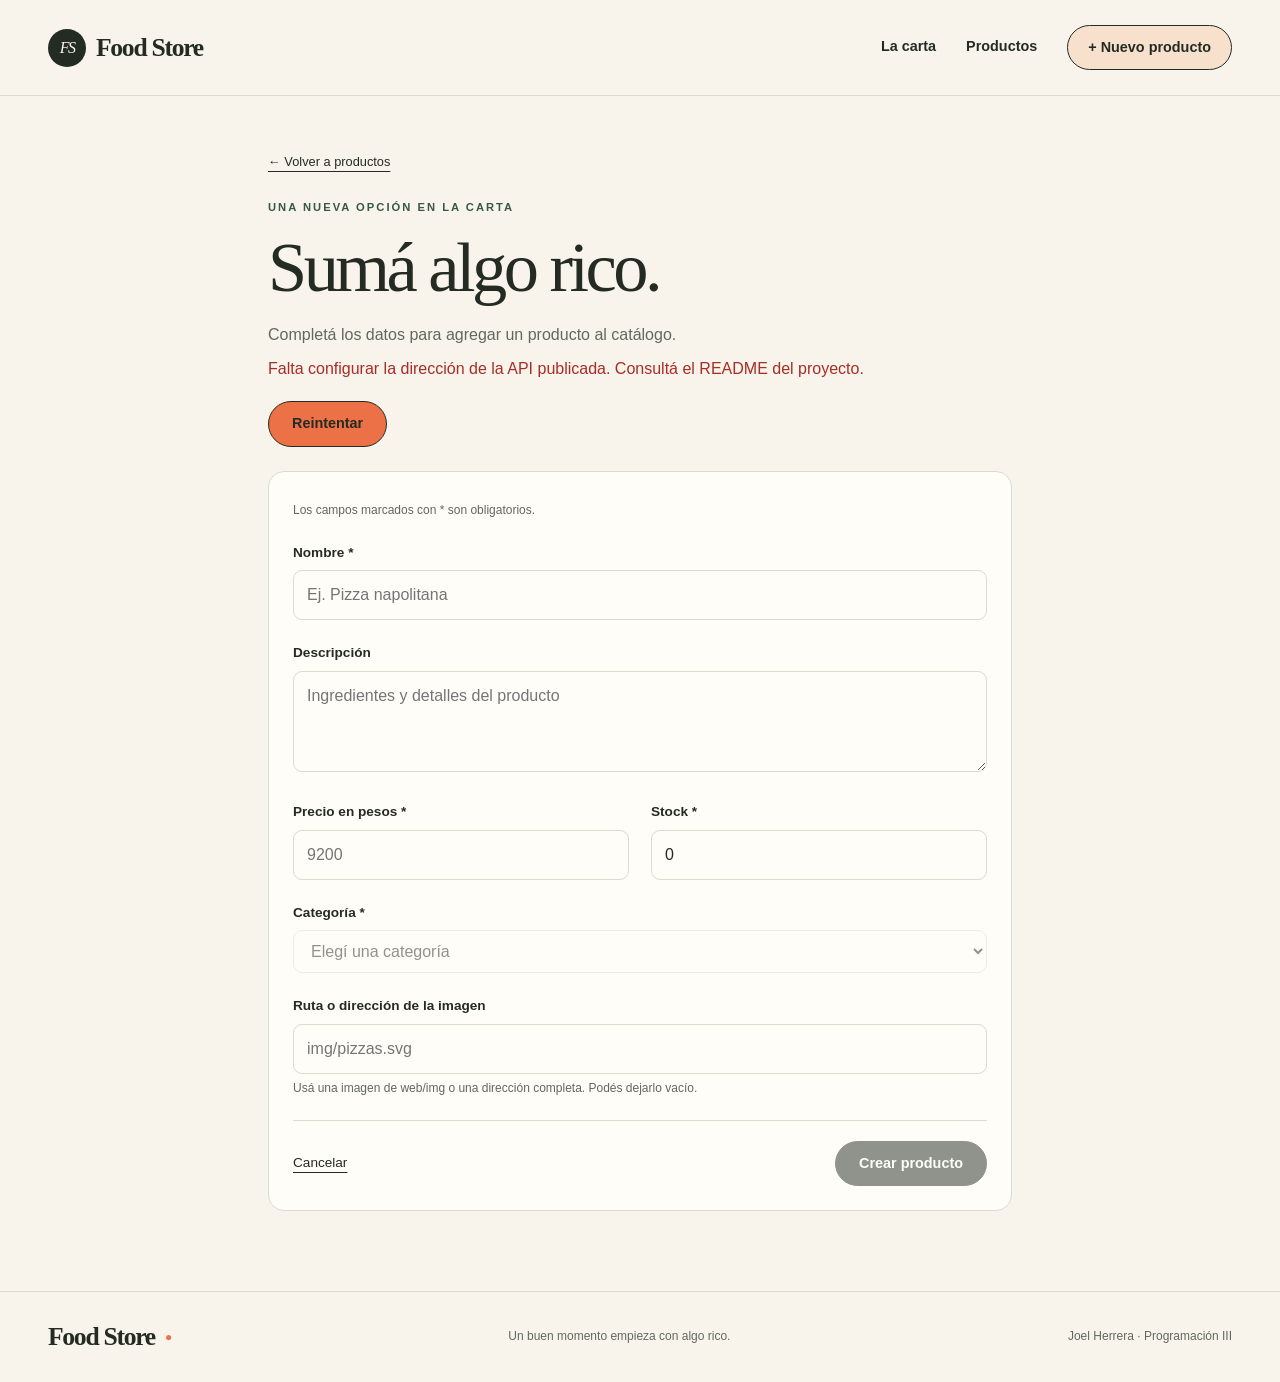
==== web/nuevo-producto.html @ 1d1665a6 "Completar integrador Food Store con web y publicacion" ====
<!DOCTYPE html>
<html lang="es">
<head>
  <meta charset="UTF-8">
  <meta name="viewport" content="width=device-width, initial-scale=1">
  <title>Nuevo producto · Food Store</title>
  <link rel="stylesheet" href="css/estilos.css">
  <script type="module" src="js/nuevo-producto.js"></script>
</head>
<body>
  <a class="saltar" href="#contenido">Ir al contenido</a>
  <header class="cabecera">
    <a class="marca" href="index.html"><span class="marca__sello" aria-hidden="true">FS</span>Food Store</a>
    <nav aria-label="Navegación principal">
      <a href="index.html">La carta</a><a href="productos.html">Productos</a><a class="enlace-boton" href="nuevo-producto.html" aria-current="page">+ Nuevo producto</a>
    </nav>
  </header>
  <main class="interior interior--formulario" id="contenido">
    <a class="volver" href="productos.html">← Volver a productos</a>
    <p class="ceja">Una nueva opción en la carta</p><h1>Sumá algo rico.</h1><p class="bajada">Completá los datos para agregar un producto al catálogo.</p>
    <p class="estado" id="estado" role="status" aria-live="polite">Cargando categorías…</p>
    <button class="boton" id="reintentar" type="button" hidden>Reintentar</button>
    <form class="panel formulario" id="formulario">
      <p class="ayuda">Los campos marcados con * son obligatorios.</p>
      <div class="campo campo--ancho">
        <label for="nombre">Nombre *</label><input id="nombre" name="nombre" type="text" required minlength="3" maxlength="60" placeholder="Ej. Pizza napolitana" aria-describedby="error-nombre">
        <p class="error-campo" id="error-nombre" aria-live="polite"></p>
      </div>
      <div class="campo campo--ancho">
        <label for="descripcion">Descripción</label><textarea id="descripcion" name="descripcion" maxlength="200" rows="3" placeholder="Ingredientes y detalles del producto" aria-describedby="error-descripcion"></textarea>
        <p class="error-campo" id="error-descripcion" aria-live="polite"></p>
      </div>
      <div class="campo"><label for="precio">Precio en pesos *</label><input id="precio" name="precio" type="number" required min="0.01" step="any" placeholder="9200" aria-describedby="error-precio"><p class="error-campo" id="error-precio" aria-live="polite"></p></div>
      <div class="campo"><label for="stock">Stock *</label><input id="stock" name="stock" type="number" required min="0" step="1" value="0" aria-describedby="error-stock"><p class="error-campo" id="error-stock" aria-live="polite"></p></div>
      <div class="campo campo--ancho"><label for="categoria_id">Categoría *</label><select id="categoria_id" name="categoria_id" required disabled aria-describedby="error-categoria_id"><option value="">Elegí una categoría</option></select><p class="error-campo" id="error-categoria_id" aria-live="polite"></p></div>
      <div class="campo campo--ancho"><label for="imagen_url">Ruta o dirección de la imagen</label><input id="imagen_url" name="imagen_url" type="text" maxlength="255" placeholder="img/pizzas.svg" aria-describedby="ayuda-imagen error-imagen_url"><p class="ayuda" id="ayuda-imagen">Usá una imagen de web/img o una dirección completa. Podés dejarlo vacío.</p><p class="error-campo" id="error-imagen_url" aria-live="polite"></p></div>
      <div class="formulario__acciones campo--ancho"><a href="productos.html">Cancelar</a><button class="boton boton--oscuro" id="guardar" type="submit" disabled>Crear producto</button></div>
    </form>
  </main>
  <footer class="pie"><a class="marca" href="index.html">Food Store<span class="punto">●</span></a><span>Un buen momento empieza con algo rico.</span><span>Joel Herrera · Programación III</span></footer>
</body>
</html>
---- web/css/estilos.css ----
/* Colores y base */
:root {
  --papel: #f8f4ec;
  --blanco: #fffdf8;
  --tinta: #242b23;
  --gris: #62685d;
  --naranja: #ec7146;
  --naranja-claro: #f8e1cc;
  --borde: #d9dccf;
  --verde: #365844;
  --verde-claro: #edf2e8;
  --error: #a72d25;
  --error-fondo: #fff0e9;
  --sombra: #242b2310;
}
*, *::before, *::after { box-sizing: border-box; }
[hidden] { display: none !important; }
body { margin: 0; background: var(--papel); color: var(--tinta); font: 16px/1.6 Arial, Helvetica, sans-serif; }
a { color: inherit; text-underline-offset: 5px; }
button, input, select, textarea { font: inherit; }
button, a, input, select, textarea { -webkit-tap-highlight-color: transparent; }
:focus-visible { outline: 3px solid var(--naranja); outline-offset: 4px; }
button:disabled, select:disabled { cursor: default; opacity: .5; }
h1, h2, h3, p { margin: 0; }
h1, h2, h3 { line-height: 1.12; }
h1, h2 { font-family: Georgia, 'Times New Roman', serif; font-weight: 400; letter-spacing: -.05em; }
h1 { font-size: clamp(2.75rem, 5.5vw, 4.6rem); }
h2 { font-size: clamp(2rem, 3.6vw, 3rem); }
button { cursor: pointer; }
.saltar { position: absolute; top: -100px; padding: 12px; background: var(--blanco); z-index: 3; }
.saltar:focus { top: 8px; }

/* Navegación compartida */
.cabecera { max-width: 1360px; margin: auto; padding: 25px 48px; display: flex; align-items: center; justify-content: space-between; gap: 20px; border-bottom: 1px solid var(--borde); }
.marca { display: inline-flex; align-items: center; gap: 10px; font: 700 1.6rem Georgia, serif; letter-spacing: -.05em; text-decoration: none; white-space: nowrap; }
.marca__sello { width: 38px; height: 38px; border-radius: 50%; background: var(--tinta); color: var(--papel); font: italic 16px Georgia, serif; display: grid; place-items: center; letter-spacing: -.1em; }
.cabecera nav { display: flex; align-items: center; gap: 30px; font-size: .9rem; font-weight: 600; }
.cabecera nav a { text-decoration: none; padding: 7px 0; border-bottom: 2px solid transparent; }
.cabecera nav a:hover, .cabecera nav [aria-current="page"] { border-color: var(--naranja); }
.cabecera nav .enlace-boton { border: 1px solid var(--tinta); border-radius: 30px; padding: 10px 20px; }
.cabecera nav .enlace-boton:hover, .cabecera nav .enlace-boton[aria-current="page"] { background: var(--naranja-claro); }
.boton { display: inline-flex; justify-content: center; align-items: center; gap: 24px; min-height: 44px; border: 1px solid var(--tinta); border-radius: 30px; background: var(--naranja); color: var(--tinta); padding: 10px 23px; text-decoration: none; font-size: .9rem; font-weight: 700; }
.boton:hover:enabled, a.boton:hover { background: var(--naranja-claro); color: var(--tinta); }
.boton--oscuro { background: var(--tinta); color: var(--blanco); }
.boton--secundario { background: var(--blanco); }
.ceja { font-size: .7rem; font-weight: 700; text-transform: uppercase; letter-spacing: .18em; color: var(--verde); }

/* Catálogo */
.hero { max-width: 1360px; margin: auto; display: grid; grid-template-columns: 1.05fr 1fr; align-items: center; padding: 60px 48px; gap: 60px; }
.hero h1 { margin: 18px 0 22px; font-size: clamp(3.5rem, 6vw, 5.8rem); }
.hero h1 em { color: var(--verde); font-weight: 400; }
.hero__texto { max-width: 430px; color: var(--gris); margin-bottom: 26px; font-size: .95rem; }
.hero__imagen { position: relative; border-radius: 45% 45% 8px 8px; padding: 46px 10px 66px; background: var(--naranja-claro); border: 1px solid var(--borde); overflow: hidden; }
.hero__imagen img { display: block; width: 100%; height: auto; mix-blend-mode: multiply; }
.hero__nota { position: absolute; bottom: 23px; right: 26px; color: var(--verde); font: italic 1.15rem/1.2 Georgia, serif; text-align: right; transform: rotate(-6deg); }
.carta { max-width: 1360px; margin: auto; padding: 42px 48px 72px; border-top: 1px solid var(--borde); scroll-margin-top: 20px; }
.titulo-fila { display: flex; align-items: center; justify-content: space-between; gap: 25px; margin-bottom: 26px; }
.titulo-fila h2 { margin-top: 8px; }
.filtro { min-width: 230px; }
.filtro label { display: block; font-size: .8rem; margin-bottom: 6px; color: var(--gris); }
select, input, textarea { width: 100%; min-width: 0; border: 1px solid var(--borde); border-radius: 9px; padding: 11px 13px; background: var(--blanco); color: var(--tinta); }
.grilla { display: grid; grid-template-columns: repeat(4, minmax(0, 1fr)); gap: 24px 20px; }
.tarjeta { display: flex; flex-direction: column; border: 1px solid var(--borde); background: var(--blanco); border-radius: 14px; overflow: hidden; transition: transform .15s; }
.tarjeta:hover { transform: translateY(-3px); box-shadow: 0 8px 22px var(--sombra); }
.tarjeta__imagen { position: relative; aspect-ratio: 3/2; background: var(--verde-claro); display: grid; place-items: center; }
.tarjeta__imagen img { position: absolute; inset: 0; width: 100%; height: 100%; object-fit: cover; }
.sin-imagen { color: var(--gris); font-size: .85rem; }
.tarjeta__cuerpo { padding: 20px 17px; display: flex; flex-direction: column; flex: 1; gap: 12px; }
.tarjeta__cuerpo .ceja { font-size: .6rem; letter-spacing: .1em; }
.tarjeta__titulo { font-size: 1.05rem; line-height: 1.3; overflow-wrap: anywhere; }
.tarjeta__descripcion { font-size: .8rem; color: var(--gris); flex: 1; overflow-wrap: anywhere; }
.tarjeta__pie { display: flex; align-items: center; justify-content: space-between; gap: 8px; padding-top: 9px; border-top: 1px solid var(--borde); flex-wrap: wrap; }
.precio { font-size: 1.05rem; }
.disponible, .sin-stock { display: inline-block; font-size: .7rem; padding: 4px 8px; border-radius: 20px; white-space: nowrap; }
.disponible { background: var(--verde-claro); color: var(--verde); }
.sin-stock { background: var(--naranja-claro); color: var(--tinta); }

/* Lista y formulario */
.interior { max-width: 1264px; padding: 52px 48px 80px; margin: auto; min-height: 72vh; }
.interior .ceja { margin-bottom: 12px; }
.bajada { color: var(--gris); margin-top: 15px; }
.panel { border: 1px solid var(--borde); border-radius: 16px; background: var(--blanco); padding: 24px; }
.panel__cabecera { display: flex; align-items: center; justify-content: space-between; gap: 15px; margin-bottom: 20px; }
.panel__cabecera h2 { font: 700 1.1rem Arial, sans-serif; letter-spacing: 0; }
.contador { color: var(--gris); font-size: .8rem; }
.tabla-contenedor { overflow-x: auto; }
table { width: 100%; border-collapse: collapse; min-width: 650px; font-size: .88rem; }
th { text-transform: uppercase; font-size: .67rem; letter-spacing: .1em; color: var(--gris); font-weight: 600; }
td, th { padding: 15px 13px; text-align: left; border-bottom: 1px solid var(--borde); }
tbody tr:nth-child(even) { background: var(--papel); }
.paginacion { display: flex; justify-content: space-between; align-items: center; gap: 12px; margin-top: 30px; }
.paginacion span { font-size: .8rem; text-align: center; }
.estado { color: var(--gris); padding: 8px 0 20px; }
.estado--error { color: var(--error); }
.exito { background: var(--verde-claro); color: var(--verde); padding: 15px 20px; border-radius: 10px; margin-bottom: 20px; }
.interior--formulario { max-width: 840px; }
.volver { display: inline-block; font-size: .8rem; margin-bottom: 26px; }
.formulario { display: grid; grid-template-columns: repeat(2, minmax(0, 1fr)); gap: 22px; margin-top: 24px; }
.formulario > .ayuda { grid-column: 1 / -1; }
.campo { min-width: 0; }
.campo--ancho { grid-column: 1 / -1; }
.campo label { display: block; font-size: .85rem; font-weight: 700; margin-bottom: 7px; }
.campo textarea { resize: vertical; }
.ayuda { font-size: .75rem; color: var(--gris); margin-top: 5px; }
.error-campo { color: var(--error); font-size: .8rem; margin-top: 5px; }
.error-campo:empty { display: none; }
[aria-invalid="true"] { border-color: var(--error); background: var(--error-fondo); }
.formulario__acciones { display: flex; justify-content: space-between; align-items: center; gap: 18px; padding-top: 20px; border-top: 1px solid var(--borde); font-size: .85rem; }
.pie { max-width: 1360px; margin: auto; border-top: 1px solid var(--borde); padding: 30px 48px; display: flex; flex-wrap: wrap; justify-content: space-between; align-items: center; gap: 20px; color: var(--gris); font-size: .75rem; }
.pie .marca { color: var(--tinta); }
.punto { font: 12px Arial, sans-serif; color: var(--naranja); }

/* Adaptación a pantallas pequeñas */
@media (max-width: 1000px) {
  .grilla { grid-template-columns: repeat(3, minmax(0, 1fr)); }
  .hero { gap: 30px; }
  .cabecera, .hero, .carta, .interior, .pie { padding-left: 26px; padding-right: 26px; }
}
@media (max-width: 768px) {
  .cabecera { flex-direction: column; padding: 20px 16px; }
  .cabecera nav { gap: 18px; font-size: .8rem; flex-wrap: wrap; justify-content: center; }
  .cabecera nav .enlace-boton { padding: 8px 14px; }
  .hero { grid-template-columns: 1fr 1fr; padding: 35px 20px; gap: 20px; }
  .hero h1 { font-size: clamp(2.5rem, 7vw, 3.8rem); }
  .hero__imagen { padding: 24px 0 60px; }
  .hero__nota { right: 14px; font-size: .85rem; }
  .grilla { grid-template-columns: repeat(2, minmax(0, 1fr)); }
  .titulo-fila { align-items: flex-start; flex-direction: column; }
  .filtro { width: 100%; }
  .carta, .interior { padding: 30px 20px 45px; }
  .panel { padding: 18px; }
}
@media (max-width: 480px) {
  .hero { grid-template-columns: 1fr; }
  .hero h1 { font-size: 3.7rem; }
  .hero__imagen { max-width: 350px; width: 100%; margin: 10px auto; padding-bottom: 45px; }
  .hero__imagen img { max-height: 200px; object-fit: contain; }
  .grilla { grid-template-columns: 1fr; }
  .formulario { grid-template-columns: minmax(0, 1fr); }
  .paginacion { gap: 8px; }
  .paginacion .boton { padding: 8px 12px; font-size: .75rem; }
  .pie { padding: 24px 20px; flex-direction: column; align-items: flex-start; }
}
@media (prefers-reduced-motion: reduce) {
  .tarjeta { transition: none; }
}
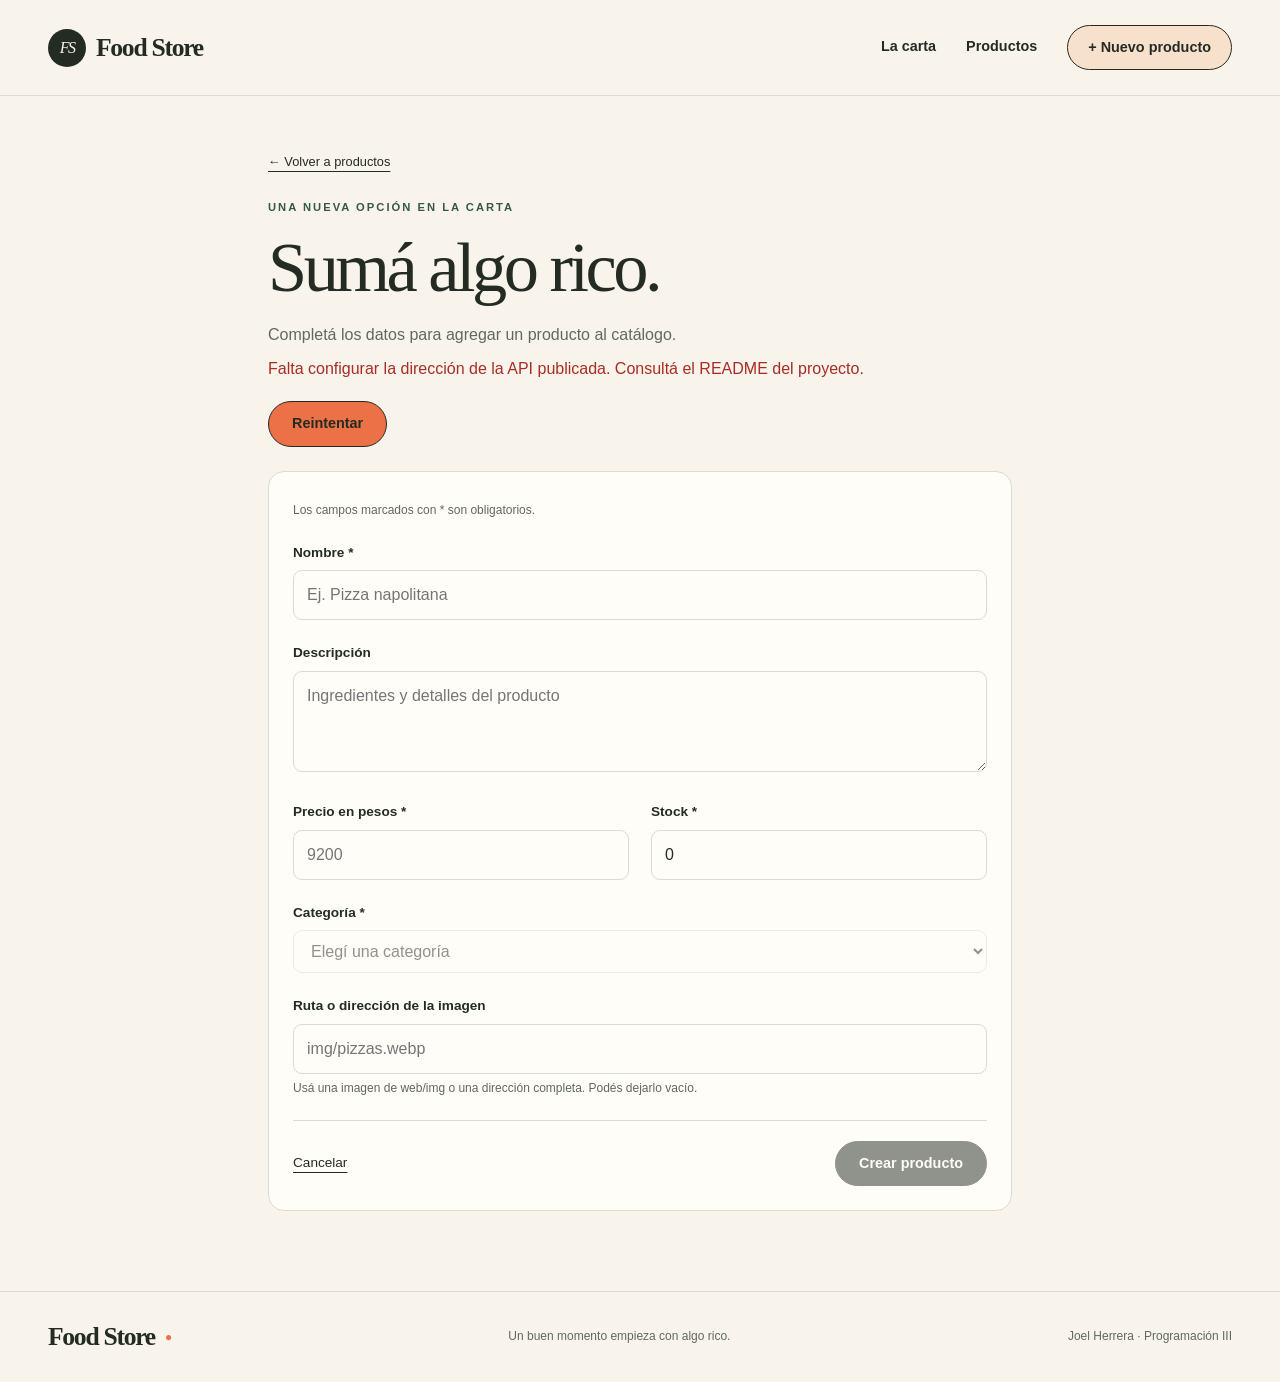
==== commit d694a9b4: "Reemplazar ilustraciones por fotos de comida" ====
--- a/web/nuevo-producto.html
+++ b/web/nuevo-producto.html
@@ -4,6 +4,7 @@
   <meta charset="UTF-8">
   <meta name="viewport" content="width=device-width, initial-scale=1">
   <title>Nuevo producto · Food Store</title>
+  <link rel="icon" type="image/svg+xml" href="img/batman.svg">
   <link rel="stylesheet" href="css/estilos.css">
   <script type="module" src="js/nuevo-producto.js"></script>
 </head>
@@ -17,7 +18,9 @@
   </header>
   <main class="interior interior--formulario" id="contenido">
     <a class="volver" href="productos.html">← Volver a productos</a>
-    <p class="ceja">Una nueva opción en la carta</p><h1>Sumá algo rico.</h1><p class="bajada">Completá los datos para agregar un producto al catálogo.</p>
+    <p class="ceja" id="ceja-formulario">Una nueva opción en la carta</p>
+    <h1 id="titulo-formulario">Sumá algo rico.</h1>
+    <p class="bajada" id="descripcion-formulario">Completá los datos para agregar un producto al catálogo.</p>
     <p class="estado" id="estado" role="status" aria-live="polite">Cargando categorías…</p>
     <button class="boton" id="reintentar" type="button" hidden>Reintentar</button>
     <form class="panel formulario" id="formulario">
@@ -33,7 +36,7 @@
       <div class="campo"><label for="precio">Precio en pesos *</label><input id="precio" name="precio" type="number" required min="0.01" step="any" placeholder="9200" aria-describedby="error-precio"><p class="error-campo" id="error-precio" aria-live="polite"></p></div>
       <div class="campo"><label for="stock">Stock *</label><input id="stock" name="stock" type="number" required min="0" step="1" value="0" aria-describedby="error-stock"><p class="error-campo" id="error-stock" aria-live="polite"></p></div>
       <div class="campo campo--ancho"><label for="categoria_id">Categoría *</label><select id="categoria_id" name="categoria_id" required disabled aria-describedby="error-categoria_id"><option value="">Elegí una categoría</option></select><p class="error-campo" id="error-categoria_id" aria-live="polite"></p></div>
-      <div class="campo campo--ancho"><label for="imagen_url">Ruta o dirección de la imagen</label><input id="imagen_url" name="imagen_url" type="text" maxlength="255" placeholder="img/pizzas.svg" aria-describedby="ayuda-imagen error-imagen_url"><p class="ayuda" id="ayuda-imagen">Usá una imagen de web/img o una dirección completa. Podés dejarlo vacío.</p><p class="error-campo" id="error-imagen_url" aria-live="polite"></p></div>
+      <div class="campo campo--ancho"><label for="imagen_url">Ruta o dirección de la imagen</label><input id="imagen_url" name="imagen_url" type="text" maxlength="255" placeholder="img/pizzas.webp" aria-describedby="ayuda-imagen error-imagen_url"><p class="ayuda" id="ayuda-imagen">Usá una imagen de web/img o una dirección completa. Podés dejarlo vacío.</p><p class="error-campo" id="error-imagen_url" aria-live="polite"></p></div>
       <div class="formulario__acciones campo--ancho"><a href="productos.html">Cancelar</a><button class="boton boton--oscuro" id="guardar" type="submit" disabled>Crear producto</button></div>
     </form>
   </main>
--- a/web/css/estilos.css
+++ b/web/css/estilos.css
@@ -43,6 +43,15 @@
 .boton:hover:enabled, a.boton:hover { background: var(--naranja-claro); color: var(--tinta); }
 .boton--oscuro { background: var(--tinta); color: var(--blanco); }
 .boton--secundario { background: var(--blanco); }
+.boton--peligro {
+  background: var(--blanco);
+  border-color: var(--error);
+  color: var(--error);
+}
+.boton--peligro:hover:enabled {
+  background: var(--error-fondo);
+  color: var(--error);
+}
 .ceja { font-size: .7rem; font-weight: 700; text-transform: uppercase; letter-spacing: .18em; color: var(--verde); }
 
 /* Catálogo */
@@ -50,9 +59,9 @@
 .hero h1 { margin: 18px 0 22px; font-size: clamp(3.5rem, 6vw, 5.8rem); }
 .hero h1 em { color: var(--verde); font-weight: 400; }
 .hero__texto { max-width: 430px; color: var(--gris); margin-bottom: 26px; font-size: .95rem; }
-.hero__imagen { position: relative; border-radius: 45% 45% 8px 8px; padding: 46px 10px 66px; background: var(--naranja-claro); border: 1px solid var(--borde); overflow: hidden; }
-.hero__imagen img { display: block; width: 100%; height: auto; mix-blend-mode: multiply; }
-.hero__nota { position: absolute; bottom: 23px; right: 26px; color: var(--verde); font: italic 1.15rem/1.2 Georgia, serif; text-align: right; transform: rotate(-6deg); }
+.hero__imagen { border-radius: 20px; background: var(--naranja-claro); border: 1px solid var(--borde); overflow: hidden; }
+.hero__imagen img { display: block; width: 100%; height: auto; }
+.hero__nota { display: block; padding: 12px 20px; color: var(--verde); font: italic 1.05rem/1.2 Georgia, serif; text-align: right; }
 .carta { max-width: 1360px; margin: auto; padding: 42px 48px 72px; border-top: 1px solid var(--borde); scroll-margin-top: 20px; }
 .titulo-fila { display: flex; align-items: center; justify-content: space-between; gap: 25px; margin-bottom: 26px; }
 .titulo-fila h2 { margin-top: 8px; }
@@ -84,6 +93,30 @@
 .panel__cabecera h2 { font: 700 1.1rem Arial, sans-serif; letter-spacing: 0; }
 .contador { color: var(--gris); font-size: .8rem; }
 .tabla-contenedor { overflow-x: auto; }
+.etiqueta-dato { display: none; }
+.acciones-producto {
+  display: flex;
+  flex-wrap: wrap;
+  gap: 8px;
+}
+.acciones-producto .boton {
+  min-height: 40px;
+  padding: 6px 13px;
+  white-space: nowrap;
+}
+.dialogo {
+  width: min(440px, calc(100% - 32px));
+  color: var(--tinta);
+}
+.dialogo::backdrop { background: rgb(0 0 0 / 45%); }
+.dialogo h2 { margin: 0 0 12px; }
+.dialogo__acciones {
+  display: flex;
+  justify-content: flex-end;
+  flex-wrap: wrap;
+  gap: 8px;
+  margin-top: 20px;
+}
 table { width: 100%; border-collapse: collapse; min-width: 650px; font-size: .88rem; }
 th { text-transform: uppercase; font-size: .67rem; letter-spacing: .1em; color: var(--gris); font-weight: 600; }
 td, th { padding: 15px 13px; text-align: left; border-bottom: 1px solid var(--borde); }
@@ -116,14 +149,64 @@
   .hero { gap: 30px; }
   .cabecera, .hero, .carta, .interior, .pie { padding-left: 26px; padding-right: 26px; }
 }
+@media (max-width: 800px) {
+  .tabla-productos {
+    display: block;
+    min-width: 0;
+  }
+  .tabla-productos thead {
+    position: absolute;
+    width: 1px;
+    height: 1px;
+    overflow: hidden;
+    clip-path: inset(50%);
+    white-space: nowrap;
+  }
+  .tabla-productos tbody {
+    display: grid;
+    gap: 12px;
+  }
+  .tabla-productos tbody tr {
+    display: grid;
+    grid-template-columns: repeat(2, minmax(0, 1fr));
+    grid-template-areas:
+      "nombre nombre"
+      "id categoria"
+      "precio stock"
+      "acciones acciones";
+    gap: 10px 16px;
+    padding: 14px;
+    border: 1px solid var(--borde);
+    border-radius: 12px;
+  }
+  .tabla-productos td {
+    padding: 0;
+    border: 0;
+    overflow-wrap: anywhere;
+  }
+  .producto-id { grid-area: id; }
+  .producto-nombre { grid-area: nombre; font-size: 1rem; font-weight: 700; }
+  .producto-categoria { grid-area: categoria; }
+  .producto-precio { grid-area: precio; }
+  .producto-stock { grid-area: stock; }
+  .tabla-productos .producto-acciones {
+    grid-area: acciones;
+    padding-top: 10px;
+    border-top: 1px solid var(--borde);
+  }
+  .etiqueta-dato {
+    display: block;
+    color: var(--gris);
+    font-size: .72rem;
+  }
+}
 @media (max-width: 768px) {
   .cabecera { flex-direction: column; padding: 20px 16px; }
   .cabecera nav { gap: 18px; font-size: .8rem; flex-wrap: wrap; justify-content: center; }
   .cabecera nav .enlace-boton { padding: 8px 14px; }
   .hero { grid-template-columns: 1fr 1fr; padding: 35px 20px; gap: 20px; }
   .hero h1 { font-size: clamp(2.5rem, 7vw, 3.8rem); }
-  .hero__imagen { padding: 24px 0 60px; }
-  .hero__nota { right: 14px; font-size: .85rem; }
+  .hero__nota { padding: 10px 14px; font-size: .85rem; }
   .grilla { grid-template-columns: repeat(2, minmax(0, 1fr)); }
   .titulo-fila { align-items: flex-start; flex-direction: column; }
   .filtro { width: 100%; }
@@ -133,8 +216,7 @@
 @media (max-width: 480px) {
   .hero { grid-template-columns: 1fr; }
   .hero h1 { font-size: 3.7rem; }
-  .hero__imagen { max-width: 350px; width: 100%; margin: 10px auto; padding-bottom: 45px; }
-  .hero__imagen img { max-height: 200px; object-fit: contain; }
+  .hero__imagen { max-width: 350px; width: 100%; margin: 10px auto; }
   .grilla { grid-template-columns: 1fr; }
   .formulario { grid-template-columns: minmax(0, 1fr); }
   .paginacion { gap: 8px; }
